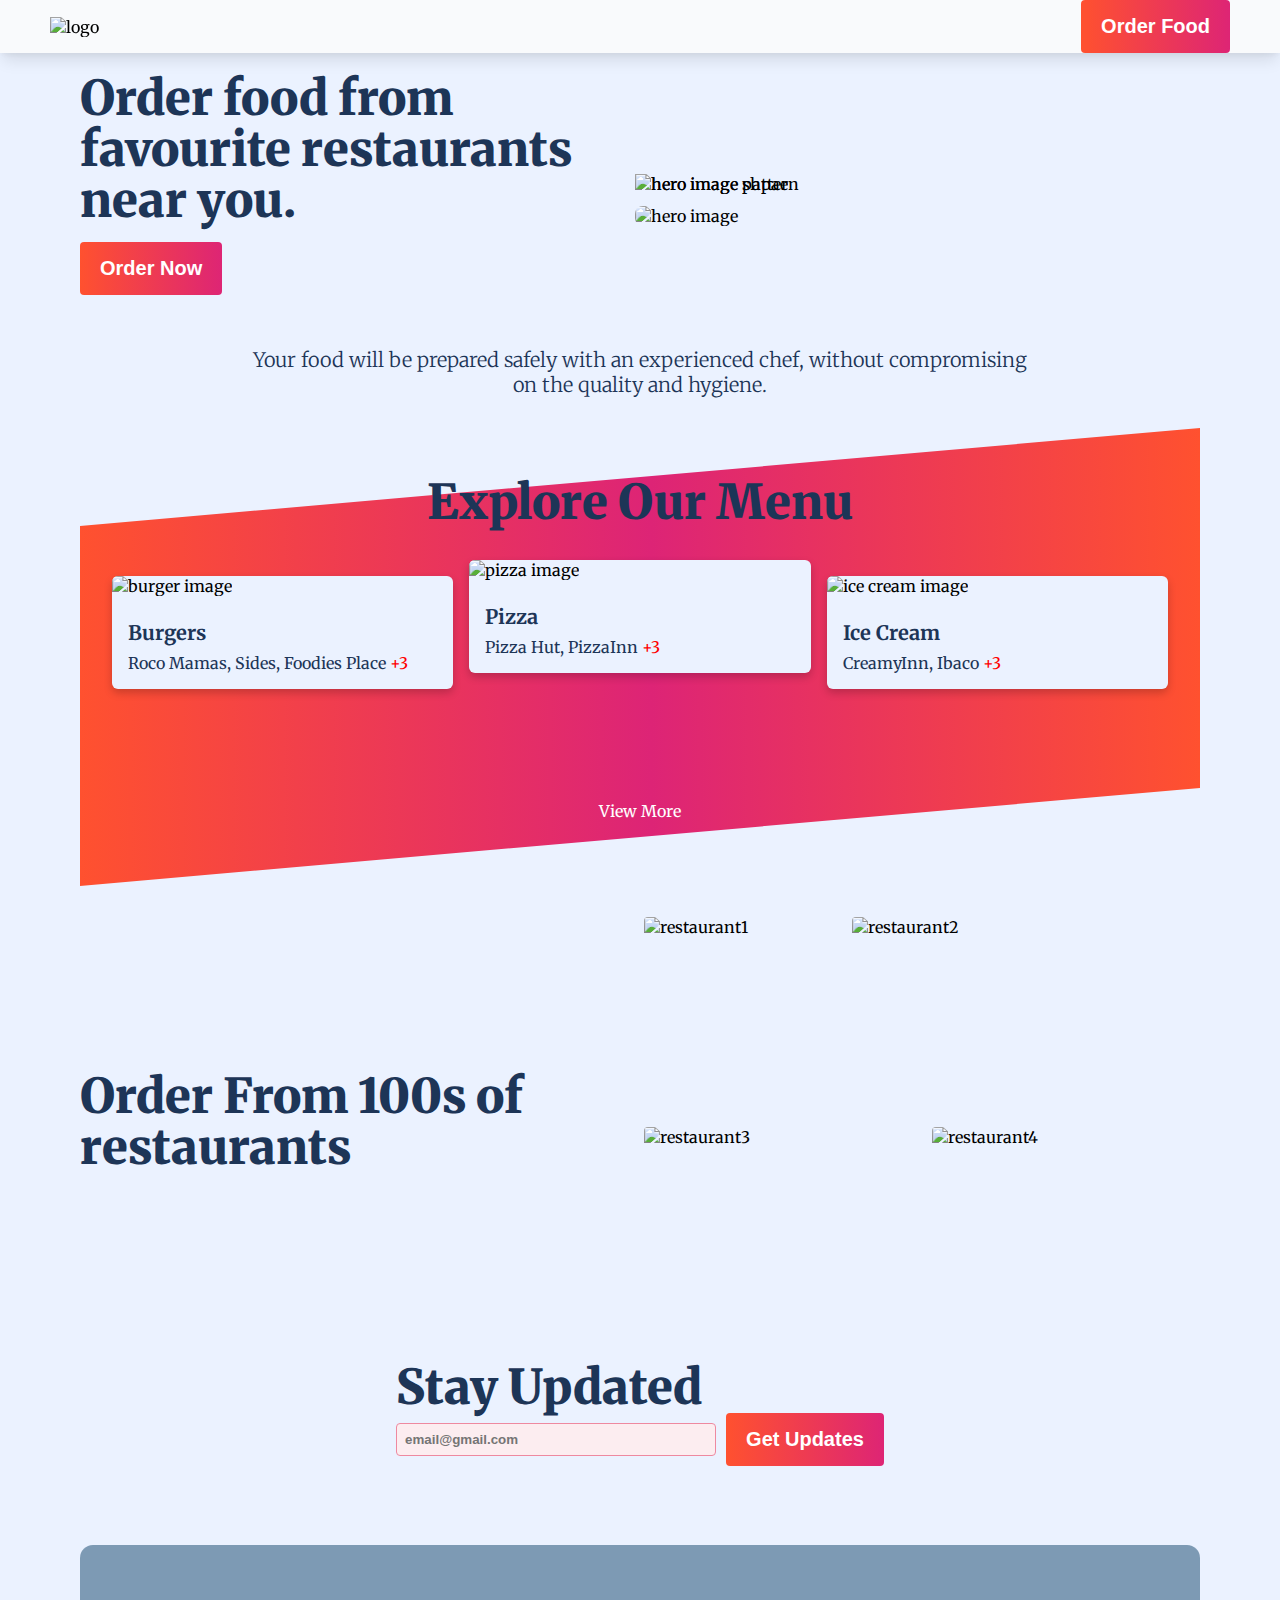
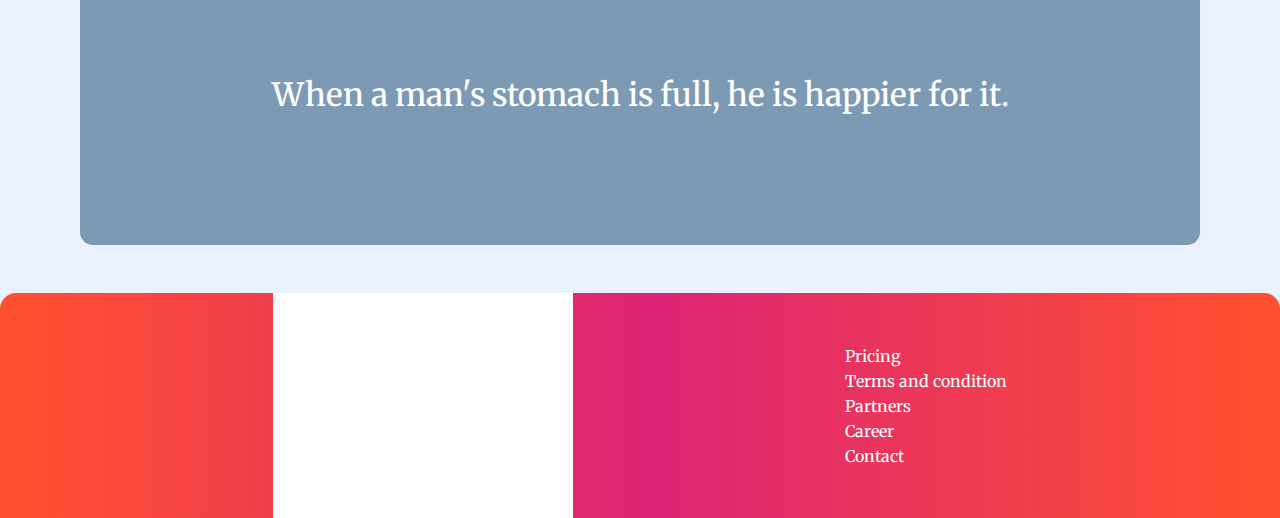
==== foodies/foodies/index.html @ 3bb4c45f "added order page" ====
<!DOCTYPE html>
<html lang="en">
<head>
  <meta charset="UTF-8">
  <meta name="viewport" content="width=device-width, initial-scale=1.0">
  <meta name="theme-color" content="#ffffff">
  <title>Foodies</title>
  <link href="style.css" rel="stylesheet" type="text/css" />
  <link rel="preconnect" href="https://fonts.googleapis.com">
  <link rel="preconnect" href="https://fonts.gstatic.com" crossorigin>
  <link href="https://fonts.googleapis.com/css2?family=Merriweather:ital,wght@0,300;0,400;0,700;0,900;1,300;1,400;1,700;1,900&display=swap" rel="stylesheet">
  <link rel="shortcut icon" type="image/png" href="./assets/logotop.png"/>
  <link rel="manifest" href="manifest.json">
  <script defer src="index.js"></script>
</head>
<body>
  <header>
    <nav class="navbar">
      <div class="navbar__brand">
        <img src="./assets/logotop.png" alt="logo" class="brand__logo"/>
      </div>
      <div class="navbar__nav__items">
        <div class="nav__item">
          <button class="primary__button" type="button" id="orderBtn">Order Food</button>
        </div>
      </div>
    </nav>
  </header>
  <main class="container">
    <section class="hero__container">
        <div class="hero__image__container">
          <img src="./assets/hero.jpg" alt="hero image" class="hero__image"/>
          <img src="./assets/svg/heroShape.svg" alt="hero image shpae" class="hero__image__shape">
          <img src="./assets/svg/herobgpattren.svg" alt="hero image pattern" class="hero__image__pattern">
        </div>
        <div class="hero__description">
          <h1 class="text__heading">Order food from favourite restaurants near you.</h1>
       <button class="primary__button" id="orderBtn1" type="button">Order Now</button>
        </div>
      </section>
      <section class="video__footage__container">
        <div class="video__footage__text">
          <p>Your food will be prepared safely with an experienced chef, without compromising on the quality and hygiene.</p>
        </div>
      </section>
      <section class="food__list__container">
      <h1 class="text__heading" style="text-align:center;">Explore Our Menu</h1>
      <div class="food__list__container__diahonal"></div>
      <div class="food__menu__card__list">
        <!--card1-->
        <div class="food__menu__card">
      <img src="./assets/burger.jpg" alt="burger image" class="food__menu__card__image">
      <div class="food__menu__description">
        <h4 class="food__menu__card__title">Burgers</h4>
      <p class="food__menu__card__resturant">Roco Mamas, Sides, Foodies Place <span style="color:red;">+3</span></p>
      </div>
      
        </div>
        <!--card2-->
        <div class="food__menu__card">
      <img src="./assets/pizza.jpg" alt="pizza image" class="food__menu__card__image">
      <div class="food__menu__description">
        <h4 class="food__menu__card__title">Pizza</h4>
      <p class="food__menu__card__resturant">Pizza Hut, PizzaInn <span style="color:red;">+3</span></p>
      </div>
      
        </div>
        <!--card3-->
        <div class="food__menu__card">
      <img src="./assets/iceCream.jpg" alt="ice cream image" class="food__menu__card__image">
      <div class="food__menu__description">
        <h4 class="food__menu__card__title">Ice Cream</h4>
      <p class="food__menu__card__resturant">CreamyInn, Ibaco <span style="color:red;">+3</span></p>
      </div>
      
        </div>
      </div>
      <div class="food__list__view__more">View More</div>
      </section>
      <section class="restaurant__list__container">
        <div class="restaurant__list__text">
          <h1 class="text__heading">Order From 100s of restaurants</h1>
        </div>
        <div class="restaurant__list__image__container">
          <div class="restaurant__list__row__1">
            <img src="./assets/restaurant1.jpg" alt="restaurant1" class="restaurant1">
             <img src="./assets/restaurant2.jpg" alt="restaurant2" class="restaurant2">
          </div>
          <div class="restaurant__list__row__2">
            <img src="./assets/restaurant3.jpg" alt="restaurant3" class="restaurant3">
             <img src="./assets/restaurant4.jpg" alt="restaurant4" class="restaurant4">
          </div>
        </div>
      </section>
      <section class="email__suscribe__conatiner">
        <div>
          <h1 class="text__heading">Stay Updated</h1>
          <div class="email__suscribe__input__filed">
            <div>
              <input type="email" placeholder="email@gmail.com" class="email__input"/>
            </div>
            <button class="primary__button">Get Updates</button>
          </div>
        </div>
      </section>
      <section class="quote__container">
        <div class="quote__image__overlay"></div>
        <h3 class="quote_image_text">
                When a man's stomach is full, he is happier for it.
              </h3>
      </section>
    
  </main>
  <footer>
    <img src="./assets/logotop20.png" alt="logo">
    <ul>
      <li>Pricing</li>
      <li>Terms and condition</li>
      <li>Partners</li>
      <li>Career</li>
      <li>Contact</li>
    </ul>
  </footer>
  <script>
     document.getElementById('orderBtn').addEventListener('click', function() {
    // Redirect to the order.html page
    window.location.href = 'order.html';
  });
  document.getElementById('orderBtn1').addEventListener('click', function() {
    // Redirect to the order.html page
    window.location.href = 'order.html';
  });
  </script>
</body>
</html>
---- foodies/foodies/style.css ----
*{
  padding: 0;
  margin: 0;
  box-sizing: border-box;
}
body{
  font-family: 'Merriweather', serif;
  background-color:#ebf2ff;
  overflow-x: hidden;
  transition:all 0.5s; 
}
button{
  background-color: transparent;
  border:none;
}
section{
  margin: 20px 0;
}
.container{
  width:100%;
  padding:0 15px;
  margin:0 auto;

}
.navbar{
  position:sticky;
  top:0;
  display: flex;
  align-items:center;
  background-color: #f9fafc;
  justify-content: space-between;
  padding:0 20px;
  z-index: 9999;
  box-shadow: 0 10px 15px -3px rgba(0, 0, 0, 0.1),
    0 4px 6px -2px rgba(0, 0, 0, 0.05);

}
.brand__logo{
  width:100%;
  height:100%;

}
.navbar__brand{
  width:100px;
}
.primary__button{
  background-image: linear-gradient(
    to right,
    #ff512f 0%,
    #dd2476 51%,
    #ff512f 100%
  );
  padding: 10px;
  color: white;
  border-radius: 4px;
  transition: 1s;
  background-size: 200% auto;
  cursor: pointer;
}
.primary__button:hover {
  background-position: right center;
  color:white;
  
}
.hero__image__container{
  position: relative;
  width: 100%;
}
.hero__image{
  position: absolute;
  width:100%;
  right:auto;
  left: auto;
  z-index: 3;
  border-radius: 8px;
  box-shadow: 0 25px 50px -12px rgba(0, 0, 0, 0.25);
}
.hero__image__shape{
  position: absolute;
  right: 2;
  z-index: 2;
}
.hero__description{
  display: flex;
  flex-direction: column;
  gap:15px;
  align-items: flex-start;
}
.text__heading{
  font-size: 1.8rem;
    line-height: 2.25rem;
    color:#1d3557;
    font-weight: bold;
}
.video__footage__container{
  margin-top: 1rem;
  display: flex;
  flex-direction: column;
  justify-content: center;
  align-items: center;
  width:100%;
}
.video__footage{
  position: relative;
}
.video__footage::before{
  content: "";
   background-image: linear-gradient(
    to right,
    #ff512f 0%,
    #dd2476 51%,
    #ff512f 100%
  );
  position: absolute;
  top:0;
  left:0;
  transform: translate(0.5rem,0.5rem);
  height:100%;
  width:100%;
  z-index: -1;

}
.chef__video{
  width:100%;
  height:100%;
}
.video__footage__text{
  margin-top: 2rem;
  color:#1d3557;
  font-size: 1.25rem;
  font-weight: 300;
  text-align: center;
}
.food__list__container{
  width:100%;
  position: relative;
  margin:2rem 0;

}
.food__menu__card{
background-color:#ebf2ff;
width:100%;
box-shadow:0 4px 8px 0 rgb(0 0 0 / 20%);
border-radius:6px;

}
.food__menu__card__image{
width:100%;
border-radius: 6px 6px 0 0;

}
.food__menu__card__title{
  font-size: 1.25rem;
  font-weight: 700;
  color:#1d3557;
  margin:0.5rem 0;
}
.food__menu__card__resturant{
  color:#1d3557;
}
.food__menu__description{
  padding:1rem;
}
.food__menu__card__list{
  margin:1rem 0;
  display: flex;
  flex-direction: column;
  gap:1rem;
}
.food__list__view__more {
    margin: 2rem 0;
    transition: 0.3s;
    color: #fff;
    padding: 1rem;
    border-radius: 6px;
    background: linear-gradient(to right, #ff512f 0%, #dd2476 51%, #ff512f 100%);
    display: flex;
    align-items: center;
    justify-content: center;
    cursor: pointer;
    background-size: 200% auto;
}
.food__list__view__more:hover{
background-position:right center;
}
.restaurant__list__container{
  margin-top: 3rem;

}
.restaurant__list__image__container{
  width:100%
}
.restaurant__list__row__1{
  display: flex;
  align-items: baseline;
}
.restaurant__list__row__2{
  display: flex;
  align-items: flex-start;
  margin-top:10px;
}
.restaurant1 , .restaurant4{
  border-radius:4px;
  margin:0 4px;
  width:150px;
  height:80px;
}

.restaurant2 ,.restaurant3{
  border-radius:4px;
  margin:0 4px;
  width:200px;
  height:100px;
}
.email__suscribe__conatiner{
  width:100%;
  padding:15px;
}
.email__suscribe__input__filed{
  display: flex;
  align-items: center;
  
}
.email__input{
  border:1px solid #ee89a0;
  background-color:#fcedf0;
  color:#1d3557;
  font-weight:700;
  padding:0.5rem;
  border-radius:4px;
  margin-right:10px;
}
.quote__container{
  background: url(https://images.unsplash.com/photo-1522336572468-97b06e8ef143?ixid=MnwxMjA3fDB8MHxwaG90by1wYWdlfHx8fGVufDB8fHx8&ixlib=rb-1.2.1&auto=format&fit=crop&w=755&q=80) center center / cover no-repeat;
  position: relative;
  margin-top:4rem;
  display: flex;
  flex-direction: column;
  align-items: center;
  justify-content: center;
  height:200px;
  width:100%;
  border-radius: 14px;
}
.quote__image__overlay{
  position: absolute;
  height:200px;
  width:100%;
  border-radius:13px;
  background-color: #0a4065;
  opacity: 49%; 

}
.quote_image_text {
    color: #fff;
    z-index: 3;
    margin: 0 1rem;
    text-align: center;
}
footer{
display: flex;
    flex-direction: column;
    align-items: center;
    justify-content: center;
    border-radius: 1rem 1rem 0 0;
    background-image: linear-gradient( to right, #ff512f 0%, #dd2476 51%, #ff512f 100% );
}
footer > img{
  width:300px;
  filter: brightness(0) invert(1);
}
 footer > ul{
  margin-top:-1rem;
  list-style: none;
  color:#fff;
  margin:0px;
  padding:0px;
}
footer > ul > li{
  margin:5px 0;
  cursor: pointer;
}

@media (min-width: 768px) {
  .hero__container{
    display: flex;
    flex-direction: row-reverse;
    align-items: center;

  }
  .hero__image{
    margin-top: 2rem;
  }
  .text__heading{
    font-size: 2rem;
    font-weight: 900;
  }
  .food__list__container{
    margin:5rem 0;
  }
  .food__menu__card__list{
    flex-direction: row;
    padding:2rem;
  }
  .food__list__view__more{
    background:none;
  }
  .food__menu__card__list > div:nth-child(2){
  margin-top: -1rem;
  margin-bottom:1rem;
}
.food__list__container__diahonal{
  position: absolute;
  left:0;
  top:0;
  height:100%;
  width:100%;
  transform: skewY(-5deg);
  background-image: linear-gradient(
    to right,
    #ff512f 0%,
    #dd2476 51%,
    #ff512f 100%
  );
  
 z-index:-3;
}
.restaurant__list__container{
  display:flex;
  align-items:center;
  justify-content: space-between;
}
.restaurant__list__text{
  width:100%;
}
.email__suscribe__conatiner{
  display: flex;
 flex-direction: column;
 align-items: center; 
}
.email__input{
  width:20rem;
}
.quote__container
{
  height:300px;
}
.quote__image__overlay{
  height:300px;
}
.quote_image_text{
  font-size: 2rem;
    font-weight: 500;
    line-height: 1.2;
}
footer{
  margin-top:3rem;
  display: flex;
  flex-direction: row;
  justify-content: space-evenly;
}
}

@media (min-width: 1024px) {
 

  .navbar {
    padding: 0 50px;
  }
  

  .primary__button {
    font-size: 20px;
    padding: 15px 20px;
    font-weight: bold;
  }
  .text__heading{
    font-size: 2rem;
    line-height: 2.2rem;
  }
  .video__footage__text{
    width:70%;
  }
  .food__list__view__more {
    margin-top: 4rem;
    cursor: pointer;
    
  }
  .food__list__view__more:hover {
    background: #fff;
    color: #dd2476;
    margin: 4rem 20rem;
    box-shadow: 0 25px 50px -12px rgba(0, 0, 0, 0.25);
  }
  .restaurant1 ,.restaurant4{
  
  width:200px;
  height:150px;
}
.restaurant2 ,.restaurant3{
 
  width:280px;
  height:200px;
}
  restaurant__list__image__container{
    width:100%;
  }
}

@media (min-width: 1280px) {
  .container {
  max-width:1150px ;
  
}
 .text__heading{
    font-size: 3rem;
    line-height: 3.2rem;
  }
}

@media (min-width: 1536px) {
  .container {
  max-width:1200px ;
  
}
}
.order__food__container {
  margin: 2rem 0;
  text-align: center;
}

.order__food__container input[type="number"] {
  width: 50px;
  margin-left: 10px;
  padding: 5px;
  border: 1px solid #ccc;
  border-radius: 4px;
}
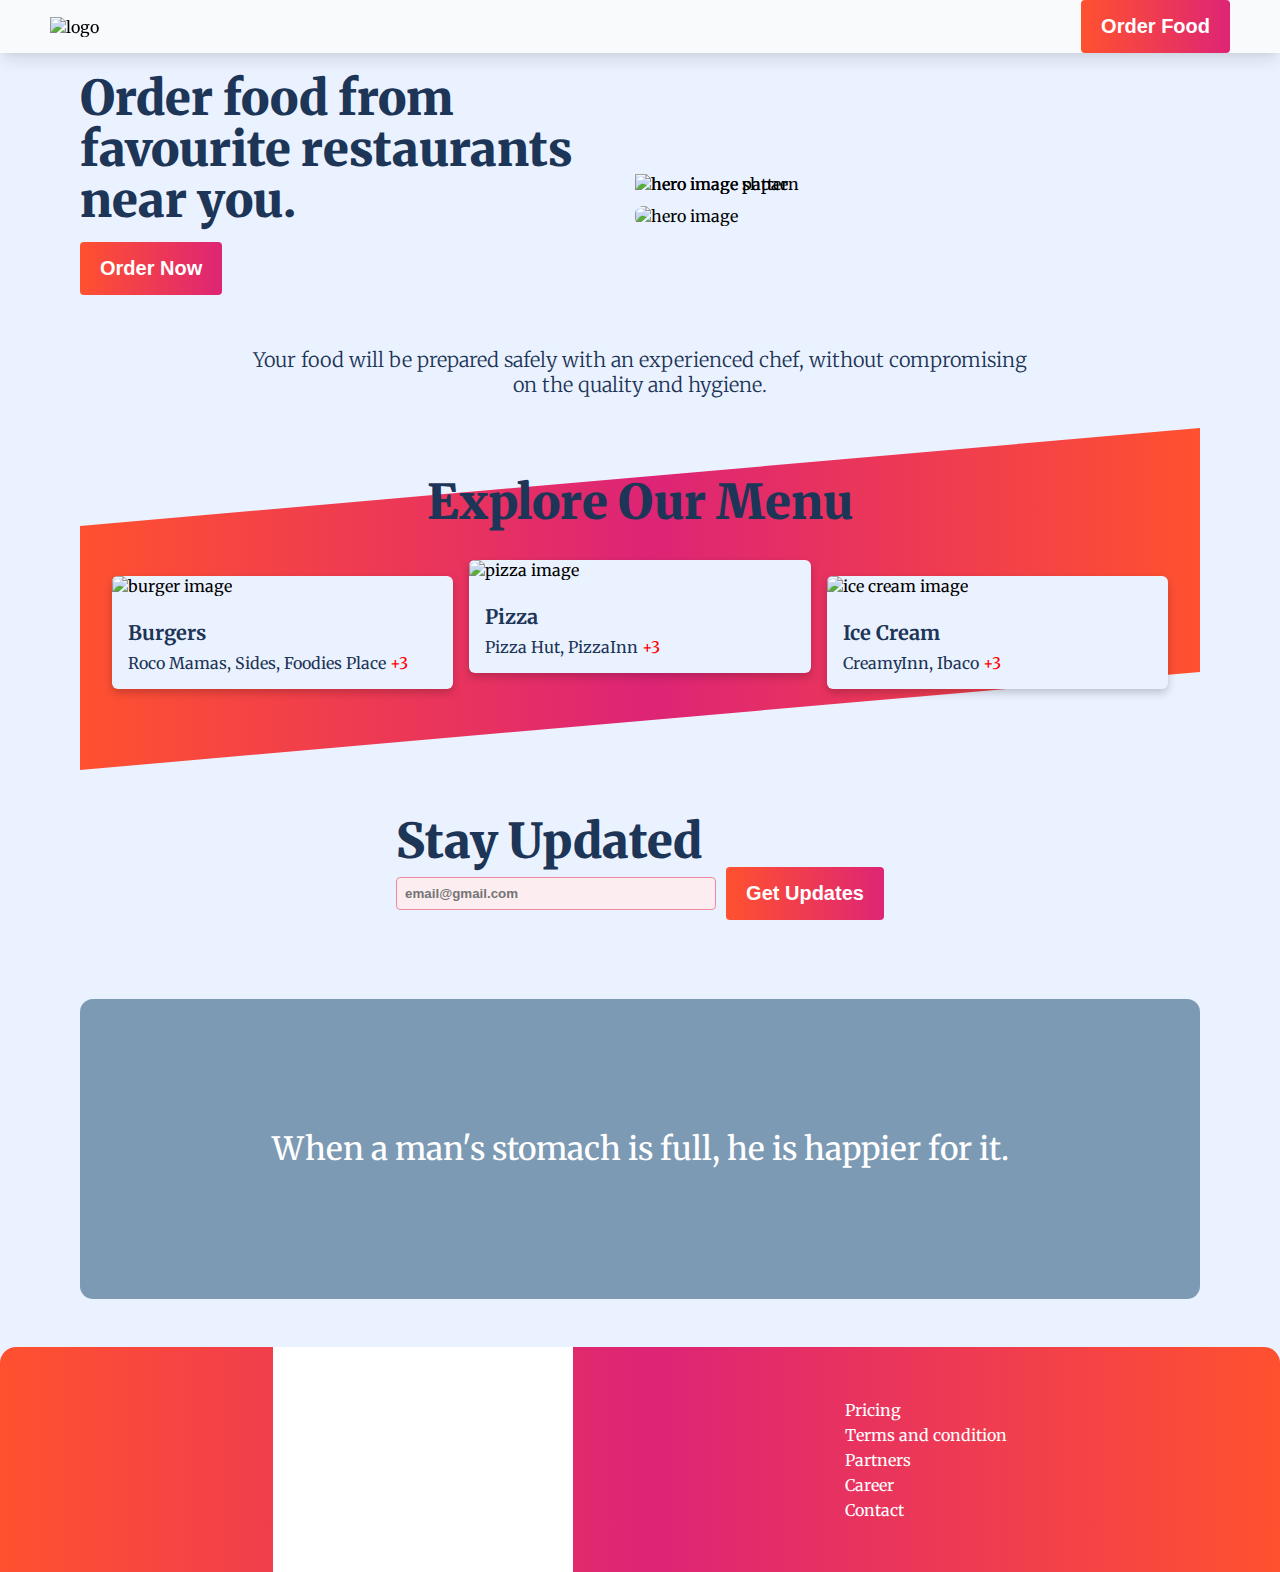
==== commit d7054070: "Update index.html" ====
--- a/foodies/foodies/index.html
+++ b/foodies/foodies/index.html
@@ -75,22 +75,7 @@
       
         </div>
       </div>
-      <div class="food__list__view__more">View More</div>
-      </section>
-      <section class="restaurant__list__container">
-        <div class="restaurant__list__text">
-          <h1 class="text__heading">Order From 100s of restaurants</h1>
-        </div>
-        <div class="restaurant__list__image__container">
-          <div class="restaurant__list__row__1">
-            <img src="./assets/restaurant1.jpg" alt="restaurant1" class="restaurant1">
-             <img src="./assets/restaurant2.jpg" alt="restaurant2" class="restaurant2">
-          </div>
-          <div class="restaurant__list__row__2">
-            <img src="./assets/restaurant3.jpg" alt="restaurant3" class="restaurant3">
-             <img src="./assets/restaurant4.jpg" alt="restaurant4" class="restaurant4">
-          </div>
-        </div>
+     
       </section>
       <section class="email__suscribe__conatiner">
         <div>
@@ -132,4 +117,4 @@
   });
   </script>
 </body>
-</html>+</html>
